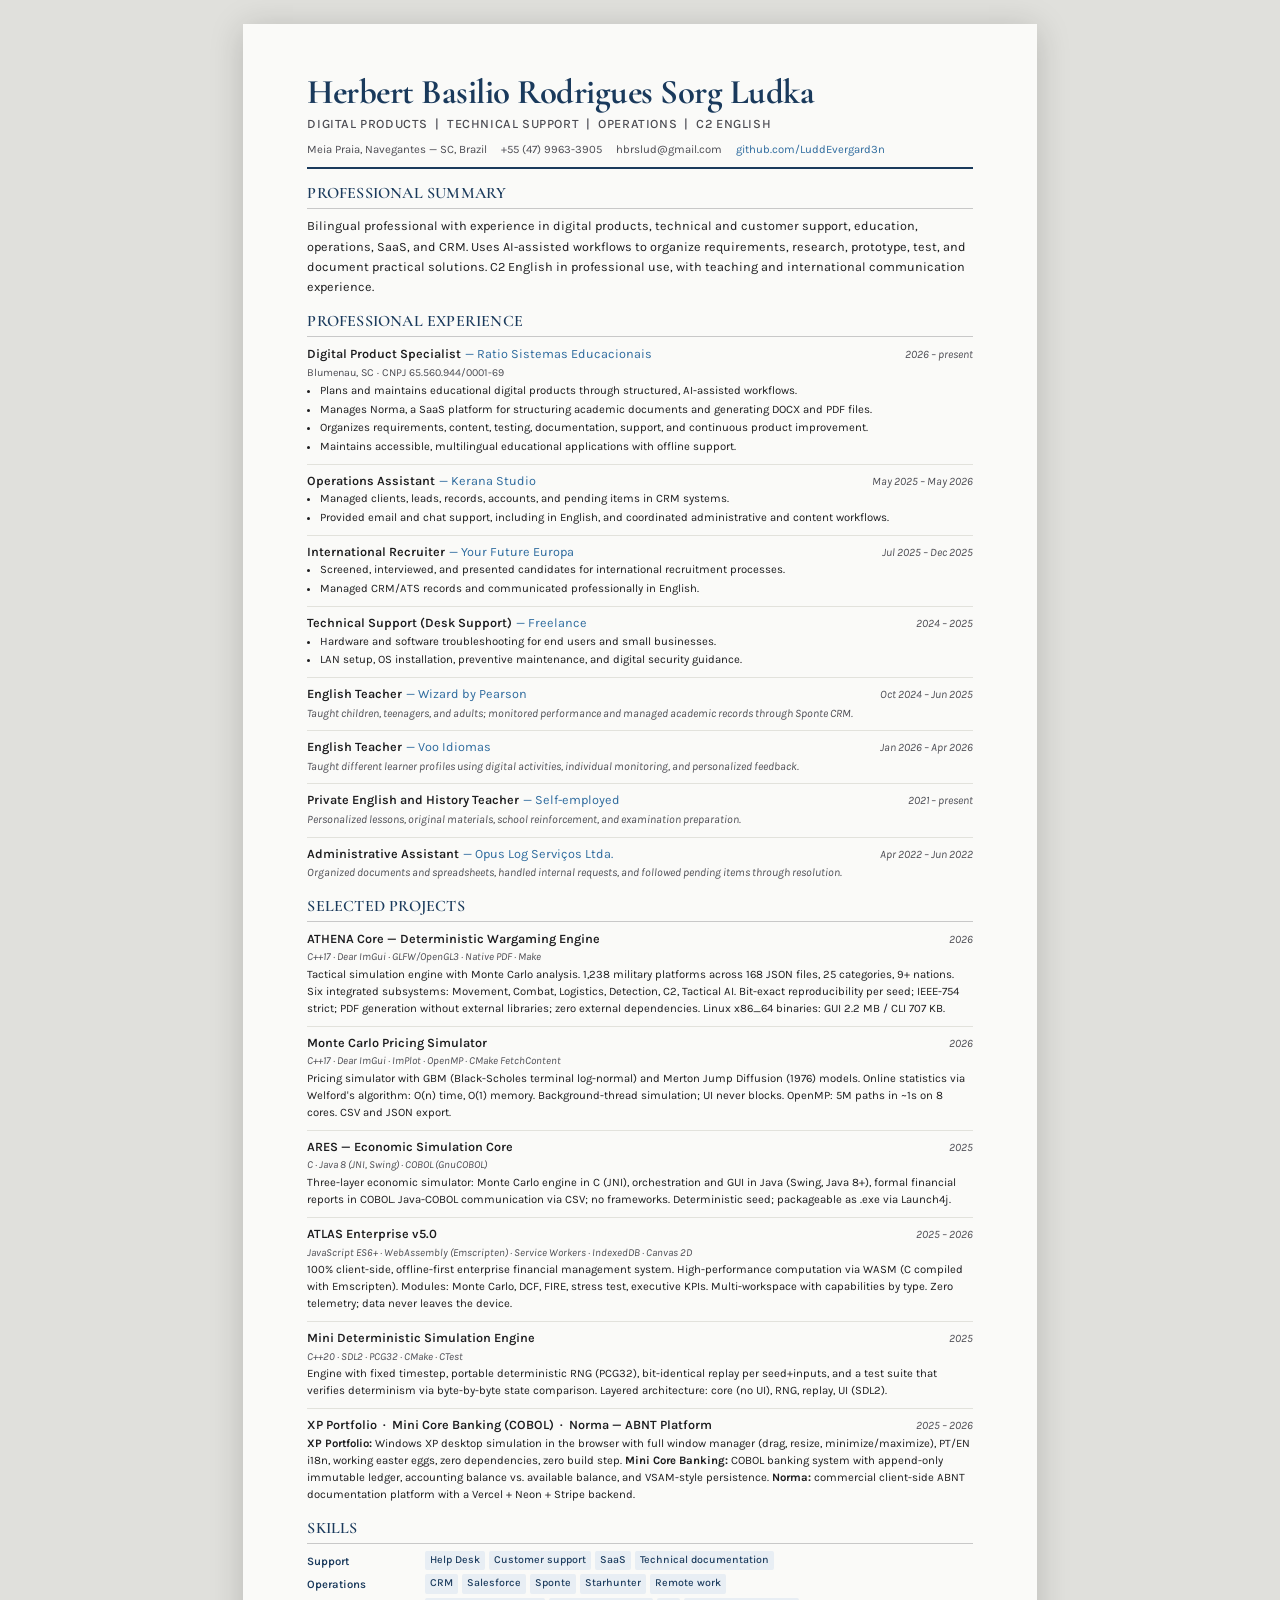
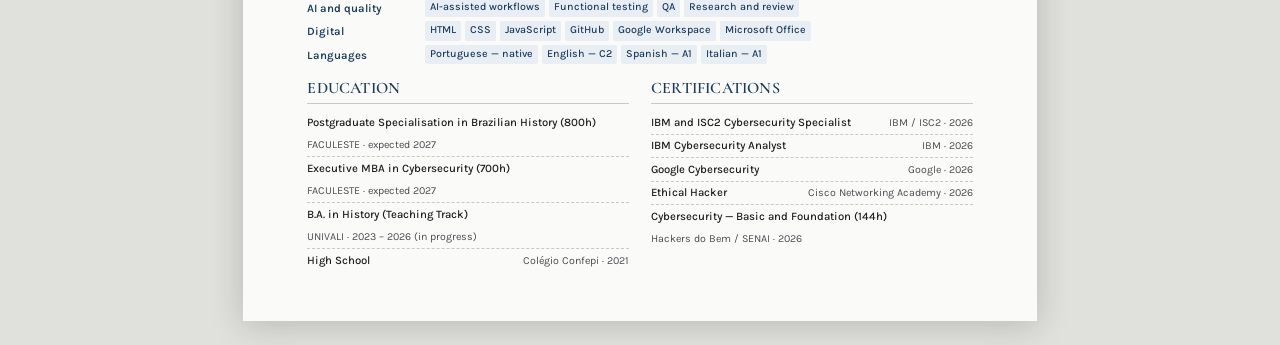
==== cv/cv-en.html @ d8277869 "feat: update professional profile and credentials" ====
<!DOCTYPE html>
<html lang="en">
<head>
  <meta charset="UTF-8">
  <meta name="viewport" content="width=device-width, initial-scale=1.0">
  <title>Herbert B. R. S. Ludka — Resume</title>

  <link rel="preconnect" href="https://fonts.googleapis.com">
  <link rel="preconnect" href="https://fonts.gstatic.com" crossorigin>
  <link href="https://fonts.googleapis.com/css2?family=Cormorant+Garamond:wght@500;600;700&family=Karla:ital,wght@0,300;0,400;0,500;0,600;1,400&display=swap" rel="stylesheet">

  <style>
    :root {
      --c-bg:         #FAFAF8;
      --c-text:       #1C1C1E;
      --c-muted:      #4B4B52;
      --c-accent:     #1A3A5C;
      --c-accent-mid: #2E6B9E;
      --c-rule:       #C8C8C8;
      --c-rule-soft:  #E2E2DC;
      --c-tag-bg:     #E8EEF4;
      --c-tag-text:   #1A3A5C;
      --font-head: 'Cormorant Garamond', Georgia, serif;
      --font-body: 'Karla', system-ui, sans-serif;
    }

    *, *::before, *::after { box-sizing: border-box; margin: 0; padding: 0; }
    html { font-size: 10.5pt; }

    body {
      font-family: var(--font-body);
      background: #E0E0DC;
      color: var(--c-text);
      line-height: 1.55;
      -webkit-font-smoothing: antialiased;
    }

    a { color: var(--c-accent-mid); text-decoration: none; }

    .page {
      width: 210mm;
      min-height: 297mm;
      margin: 24px auto;
      background: var(--c-bg);
      padding: 13mm 17mm;
      box-shadow: 0 4px 32px rgba(0,0,0,.18);
    }

    .header {
      border-bottom: 2.5px solid var(--c-accent);
      padding-bottom: 9px;
      margin-bottom: 12px;
    }

    .header__name {
      font-family: var(--font-head);
      font-size: 26pt;
      font-weight: 700;
      color: var(--c-accent);
      letter-spacing: -0.5px;
      line-height: 1.1;
      margin-bottom: 3px;
    }

    .header__title {
      font-size: 9.5pt;
      font-weight: 500;
      color: var(--c-muted);
      letter-spacing: 0.6px;
      text-transform: uppercase;
      margin-bottom: 7px;
    }

    .header__contact {
      display: flex;
      flex-wrap: wrap;
      gap: 3px 14px;
      font-size: 8.5pt;
      color: var(--c-muted);
    }

    .section { margin-bottom: 12px; }

    .section__title {
      font-family: var(--font-head);
      font-size: 12pt;
      font-weight: 600;
      color: var(--c-accent);
      border-bottom: 1px solid var(--c-rule);
      padding-bottom: 2px;
      margin-bottom: 7px;
      text-transform: uppercase;
      letter-spacing: 0.2px;
    }

    .summary { font-size: 9.5pt; line-height: 1.6; }

    .entry { margin-bottom: 8px; }
    .entry:last-child { margin-bottom: 0; }

    .entry__header {
      display: flex;
      justify-content: space-between;
      align-items: baseline;
      flex-wrap: wrap;
      gap: 1px 8px;
      margin-bottom: 1px;
    }

    .entry__left {
      display: flex;
      flex-wrap: wrap;
      align-items: baseline;
      gap: 0 4px;
    }

    .entry__role    { font-weight: 600; font-size: 9.5pt; color: var(--c-text); }
    .entry__company { font-weight: 400; font-size: 9.5pt; color: var(--c-accent-mid); }

    .entry__regime {
      font-size: 7.5pt;
      color: var(--c-muted);
      border: 1px solid var(--c-rule);
      border-radius: 2px;
      padding: 0 4px;
      line-height: 1.5;
    }

    .entry__period {
      font-size: 8.5pt;
      color: var(--c-muted);
      white-space: nowrap;
      font-style: italic;
    }

    .entry__sub {
      font-size: 8pt;
      color: var(--c-muted);
      margin-bottom: 2px;
    }

    .entry ul { padding-left: 13px; list-style: disc; }

    .entry li {
      font-size: 8.5pt;
      color: var(--c-text);
      margin-bottom: 1.5px;
      line-height: 1.5;
    }

    .entry__inline-desc {
      font-size: 8.5pt;
      color: var(--c-muted);
      font-style: italic;
      margin-top: 1px;
    }

    .project__name  { font-weight: 600; font-size: 9.5pt; color: var(--c-text); }
    .project__stack { font-size: 8pt; color: var(--c-muted); font-style: italic; }
    .project__desc  { font-size: 8.5pt; margin-top: 1px; line-height: 1.5; }

    .sub-rule { border: none; border-top: 1px solid var(--c-rule-soft); margin: 6px 0; }

    .skills-grid {
      display: grid;
      grid-template-columns: 108px 1fr;
      gap: 4px 10px;
      font-size: 8.5pt;
    }

    .skills-grid .label { font-weight: 600; color: var(--c-accent); padding-top: 2px; }
    .skills-grid .tags  { display: flex; flex-wrap: wrap; gap: 2px 4px; }

    .tag {
      background: var(--c-tag-bg);
      color: var(--c-tag-text);
      font-size: 8pt;
      font-weight: 500;
      padding: 1px 5px;
      border-radius: 2px;
      white-space: nowrap;
    }

    .two-col { display: grid; grid-template-columns: 1fr 1fr; gap: 0 22px; }
    .two-col .section { margin-bottom: 0; }

    .edu-list { list-style: none; padding: 0; }

    .edu-list li {
      font-size: 8.5pt;
      padding: 2.5px 0;
      border-bottom: 1px dashed var(--c-rule);
      display: flex;
      justify-content: space-between;
      align-items: baseline;
      gap: 6px;
      flex-wrap: wrap;
    }

    .edu-list li:last-child { border-bottom: none; }
    .edu-list .edu-name { font-weight: 500; }
    .edu-list .edu-meta { font-size: 8pt; color: var(--c-muted); text-align: right; white-space: nowrap; }

    @media print {
      body { background: white; print-color-adjust: exact; -webkit-print-color-adjust: exact; }
      .page { margin: 0; box-shadow: none; width: 100%; padding: 10mm 14mm; }
    }

    @page { size: A4; margin: 0; }
  </style>
</head>
<body>
<div class="page">

  <header class="header">
    <div class="header__name">Herbert Basilio Rodrigues Sorg Ludka</div>
    <div class="header__title">Digital Products &nbsp;|&nbsp; Technical Support &nbsp;|&nbsp; Operations &nbsp;|&nbsp; C2 English</div>
    <div class="header__contact">
      <span>Meia Praia, Navegantes — SC, Brazil</span>
      <span>+55 (47) 9963-3905</span>
      <span>hbrslud@gmail.com</span>
      <span><a href="https://github.com/LuddEvergard3n">github.com/LuddEvergard3n</a></span>
    </div>
  </header>

  <section class="section">
    <h2 class="section__title">Professional Summary</h2>
    <p class="summary">
      Bilingual professional with experience in digital products, technical and customer support, education, operations, SaaS, and CRM. Uses AI-assisted workflows to organize requirements, research, prototype, test, and document practical solutions. C2 English in professional use, with teaching and international communication experience.
    </p>
  </section>

  <section class="section">
    <h2 class="section__title">Professional Experience</h2>

    <div class="entry">
      <div class="entry__header">
        <div class="entry__left">
          <span class="entry__role">Digital Product Specialist</span>
          <span class="entry__company">— Ratio Sistemas Educacionais</span>
        </div>
        <span class="entry__period">2026 – present</span>
      </div>
      <div class="entry__sub">Blumenau, SC · CNPJ 65.560.944/0001-69</div>
      <ul>
        <li>Plans and maintains educational digital products through structured, AI-assisted workflows.</li>
        <li>Manages Norma, a SaaS platform for structuring academic documents and generating DOCX and PDF files.</li>
        <li>Organizes requirements, content, testing, documentation, support, and continuous product improvement.</li>
        <li>Maintains accessible, multilingual educational applications with offline support.</li>
      </ul>
    </div>

    <hr class="sub-rule">

    <div class="entry">
      <div class="entry__header">
        <div class="entry__left">
          <span class="entry__role">Operations Assistant</span>
          <span class="entry__company">— Kerana Studio</span>
        </div>
        <span class="entry__period">May 2025 – May 2026</span>
      </div>
      <ul>
        <li>Managed clients, leads, records, accounts, and pending items in CRM systems.</li>
        <li>Provided email and chat support, including in English, and coordinated administrative and content workflows.</li>
      </ul>
    </div>

    <hr class="sub-rule">

    <div class="entry">
      <div class="entry__header">
        <div class="entry__left">
          <span class="entry__role">International Recruiter</span>
          <span class="entry__company">— Your Future Europa</span>
        </div>
        <span class="entry__period">Jul 2025 – Dec 2025</span>
      </div>
      <ul>
        <li>Screened, interviewed, and presented candidates for international recruitment processes.</li>
        <li>Managed CRM/ATS records and communicated professionally in English.</li>
      </ul>
    </div>

    <hr class="sub-rule">

    <div class="entry">
      <div class="entry__header">
        <div class="entry__left">
          <span class="entry__role">Technical Support (Desk Support)</span>
          <span class="entry__company">— Freelance</span>
        </div>
        <span class="entry__period">2024 – 2025</span>
      </div>
      <ul>
        <li>Hardware and software troubleshooting for end users and small businesses.</li>
        <li>LAN setup, OS installation, preventive maintenance, and digital security guidance.</li>
      </ul>
    </div>

    <hr class="sub-rule">

    <div class="entry">
      <div class="entry__header">
        <div class="entry__left">
          <span class="entry__role">English Teacher</span>
          <span class="entry__company">— Wizard by Pearson</span>
        </div>
        <span class="entry__period">Oct 2024 – Jun 2025</span>
      </div>
      <div class="entry__inline-desc">
        Taught children, teenagers, and adults; monitored performance and managed academic records through Sponte CRM.
      </div>
    </div>

    <hr class="sub-rule">

    <div class="entry">
      <div class="entry__header">
        <div class="entry__left"><span class="entry__role">English Teacher</span><span class="entry__company">— Voo Idiomas</span></div>
        <span class="entry__period">Jan 2026 – Apr 2026</span>
      </div>
      <div class="entry__inline-desc">Taught different learner profiles using digital activities, individual monitoring, and personalized feedback.</div>
    </div>

    <hr class="sub-rule">

    <div class="entry">
      <div class="entry__header">
        <div class="entry__left"><span class="entry__role">Private English and History Teacher</span><span class="entry__company">— Self-employed</span></div>
        <span class="entry__period">2021 – present</span>
      </div>
      <div class="entry__inline-desc">Personalized lessons, original materials, school reinforcement, and examination preparation.</div>
    </div>

    <hr class="sub-rule">

    <div class="entry">
      <div class="entry__header">
        <div class="entry__left"><span class="entry__role">Administrative Assistant</span><span class="entry__company">— Opus Log Serviços Ltda.</span></div>
        <span class="entry__period">Apr 2022 – Jun 2022</span>
      </div>
      <div class="entry__inline-desc">Organized documents and spreadsheets, handled internal requests, and followed pending items through resolution.</div>
    </div>

  </section>

  <section class="section">
    <h2 class="section__title">Selected Projects</h2>

    <div class="entry">
      <div class="entry__header">
        <span class="project__name">ATHENA Core — Deterministic Wargaming Engine</span>
        <span class="entry__period">2026</span>
      </div>
      <div class="project__stack">C++17 &middot; Dear ImGui &middot; GLFW/OpenGL3 &middot; Native PDF &middot; Make</div>
      <p class="project__desc">Tactical simulation engine with Monte Carlo analysis. 1,238 military platforms across 168 JSON files, 25 categories, 9+ nations. Six integrated subsystems: Movement, Combat, Logistics, Detection, C2, Tactical AI. Bit-exact reproducibility per seed; IEEE-754 strict; PDF generation without external libraries; zero external dependencies. Linux x86_64 binaries: GUI 2.2 MB / CLI 707 KB.</p>
    </div>

    <hr class="sub-rule">

    <div class="entry">
      <div class="entry__header">
        <span class="project__name">Monte Carlo Pricing Simulator</span>
        <span class="entry__period">2026</span>
      </div>
      <div class="project__stack">C++17 &middot; Dear ImGui &middot; ImPlot &middot; OpenMP &middot; CMake FetchContent</div>
      <p class="project__desc">Pricing simulator with GBM (Black-Scholes terminal log-normal) and Merton Jump Diffusion (1976) models. Online statistics via Welford's algorithm: O(n) time, O(1) memory. Background-thread simulation; UI never blocks. OpenMP: 5M paths in ~1s on 8 cores. CSV and JSON export.</p>
    </div>

    <hr class="sub-rule">

    <div class="entry">
      <div class="entry__header">
        <span class="project__name">ARES — Economic Simulation Core</span>
        <span class="entry__period">2025</span>
      </div>
      <div class="project__stack">C &middot; Java 8 (JNI, Swing) &middot; COBOL (GnuCOBOL)</div>
      <p class="project__desc">Three-layer economic simulator: Monte Carlo engine in C (JNI), orchestration and GUI in Java (Swing, Java 8+), formal financial reports in COBOL. Java-COBOL communication via CSV; no frameworks. Deterministic seed; packageable as .exe via Launch4j.</p>
    </div>

    <hr class="sub-rule">

    <div class="entry">
      <div class="entry__header">
        <span class="project__name">ATLAS Enterprise v5.0</span>
        <span class="entry__period">2025 – 2026</span>
      </div>
      <div class="project__stack">JavaScript ES6+ &middot; WebAssembly (Emscripten) &middot; Service Workers &middot; IndexedDB &middot; Canvas 2D</div>
      <p class="project__desc">100% client-side, offline-first enterprise financial management system. High-performance computation via WASM (C compiled with Emscripten). Modules: Monte Carlo, DCF, FIRE, stress test, executive KPIs. Multi-workspace with capabilities by type. Zero telemetry; data never leaves the device.</p>
    </div>

    <hr class="sub-rule">

    <div class="entry">
      <div class="entry__header">
        <span class="project__name">Mini Deterministic Simulation Engine</span>
        <span class="entry__period">2025</span>
      </div>
      <div class="project__stack">C++20 &middot; SDL2 &middot; PCG32 &middot; CMake &middot; CTest</div>
      <p class="project__desc">Engine with fixed timestep, portable deterministic RNG (PCG32), bit-identical replay per seed+inputs, and a test suite that verifies determinism via byte-by-byte state comparison. Layered architecture: core (no UI), RNG, replay, UI (SDL2).</p>
    </div>

    <hr class="sub-rule">

    <div class="entry">
      <div class="entry__header">
        <span class="project__name">XP Portfolio &nbsp;&middot;&nbsp; Mini Core Banking (COBOL) &nbsp;&middot;&nbsp; Norma — ABNT Platform</span>
        <span class="entry__period">2025 – 2026</span>
      </div>
      <p class="project__desc">
        <strong>XP Portfolio:</strong> Windows XP desktop simulation in the browser with full window manager (drag, resize, minimize/maximize), PT/EN i18n, working easter eggs, zero dependencies, zero build step.
        <strong>Mini Core Banking:</strong> COBOL banking system with append-only immutable ledger, accounting balance vs. available balance, and VSAM-style persistence.
        <strong>Norma:</strong> commercial client-side ABNT documentation platform with a Vercel + Neon + Stripe backend.
      </p>
    </div>

  </section>

  <section class="section">
    <h2 class="section__title">Skills</h2>
    <div class="skills-grid">
      <span class="label">Support</span><div class="tags"><span class="tag">Help Desk</span><span class="tag">Customer support</span><span class="tag">SaaS</span><span class="tag">Technical documentation</span></div>
      <span class="label">Operations</span><div class="tags"><span class="tag">CRM</span><span class="tag">Salesforce</span><span class="tag">Sponte</span><span class="tag">Starhunter</span><span class="tag">Remote work</span></div>
      <span class="label">AI and quality</span><div class="tags"><span class="tag">AI-assisted workflows</span><span class="tag">Functional testing</span><span class="tag">QA</span><span class="tag">Research and review</span></div>
      <span class="label">Digital</span><div class="tags"><span class="tag">HTML</span><span class="tag">CSS</span><span class="tag">JavaScript</span><span class="tag">GitHub</span><span class="tag">Google Workspace</span><span class="tag">Microsoft Office</span></div>
      <span class="label">Languages</span><div class="tags"><span class="tag">Portuguese — native</span><span class="tag">English — C2</span><span class="tag">Spanish — A1</span><span class="tag">Italian — A1</span></div>
    </div>
  </section>

  <div class="two-col">

    <section class="section">
      <h2 class="section__title">Education</h2>
      <ul class="edu-list">
        <li><span class="edu-name">Postgraduate Specialisation in Brazilian History (800h)</span><span class="edu-meta">FACULESTE · expected 2027</span></li>
        <li><span class="edu-name">Executive MBA in Cybersecurity (700h)</span><span class="edu-meta">FACULESTE · expected 2027</span></li>
        <li>
          <span class="edu-name">B.A. in History (Teaching Track)</span>
          <span class="edu-meta">UNIVALI · 2023 – 2026 (in progress)</span>
        </li>
        <li>
          <span class="edu-name">High School</span>
          <span class="edu-meta">Colégio Confepi · 2021</span>
        </li>
      </ul>
    </section>

    <section class="section">
      <h2 class="section__title">Certifications</h2>
      <ul class="edu-list">
        <li><span class="edu-name">IBM and ISC2 Cybersecurity Specialist</span><span class="edu-meta">IBM / ISC2 · 2026</span></li>
        <li><span class="edu-name">IBM Cybersecurity Analyst</span><span class="edu-meta">IBM · 2026</span></li>
        <li><span class="edu-name">Google Cybersecurity</span><span class="edu-meta">Google · 2026</span></li>
        <li><span class="edu-name">Ethical Hacker</span><span class="edu-meta">Cisco Networking Academy · 2026</span></li>
        <li><span class="edu-name">Cybersecurity — Basic and Foundation (144h)</span><span class="edu-meta">Hackers do Bem / SENAI · 2026</span></li>
      </ul>
    </section>

  </div>

</div>
</body>
</html>
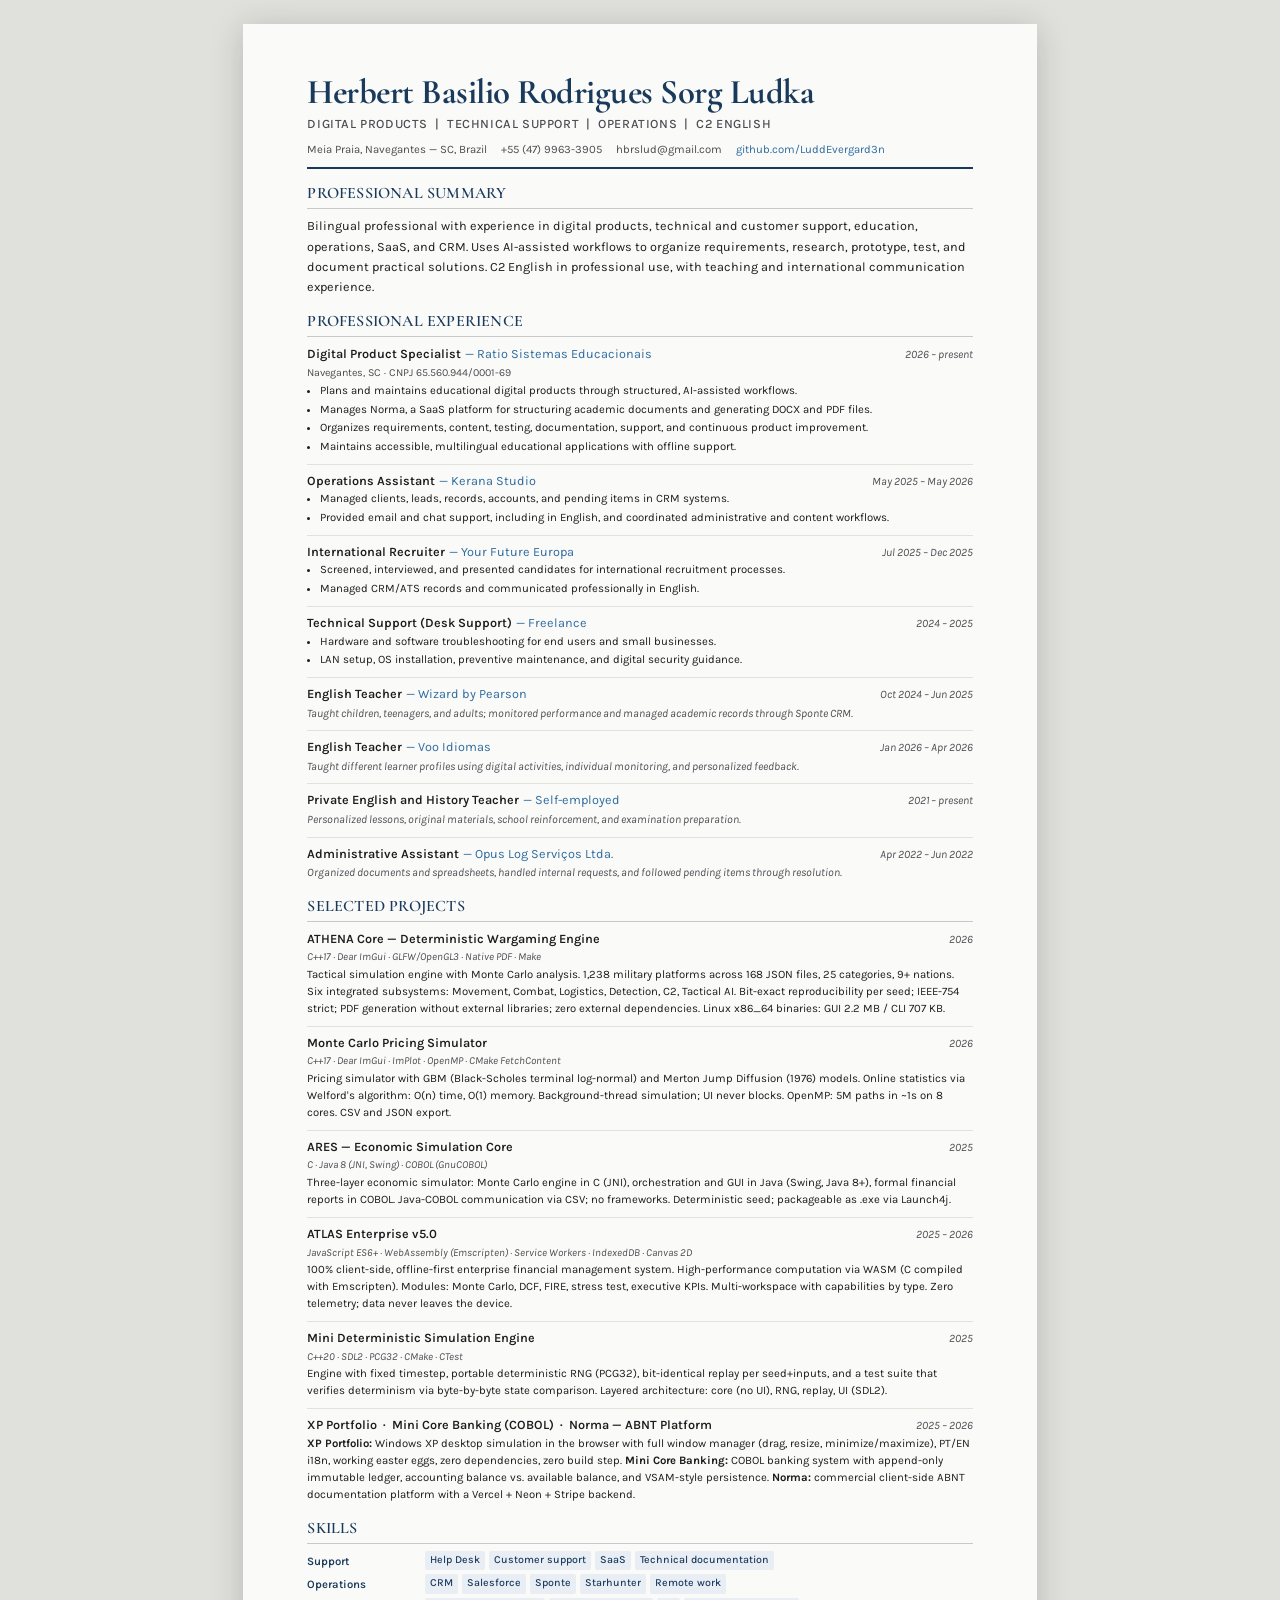
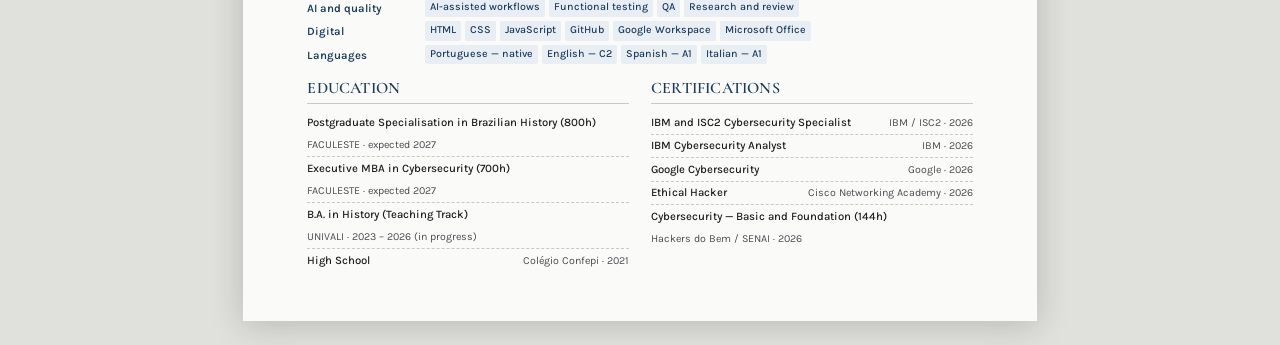
==== commit 798e8564: "fix: correct Ratio location" ====
--- a/cv/cv-en.html
+++ b/cv/cv-en.html
@@ -241,7 +241,7 @@
         </div>
         <span class="entry__period">2026 – present</span>
       </div>
-      <div class="entry__sub">Blumenau, SC · CNPJ 65.560.944/0001-69</div>
+      <div class="entry__sub">Navegantes, SC · CNPJ 65.560.944/0001-69</div>
       <ul>
         <li>Plans and maintains educational digital products through structured, AI-assisted workflows.</li>
         <li>Manages Norma, a SaaS platform for structuring academic documents and generating DOCX and PDF files.</li>
